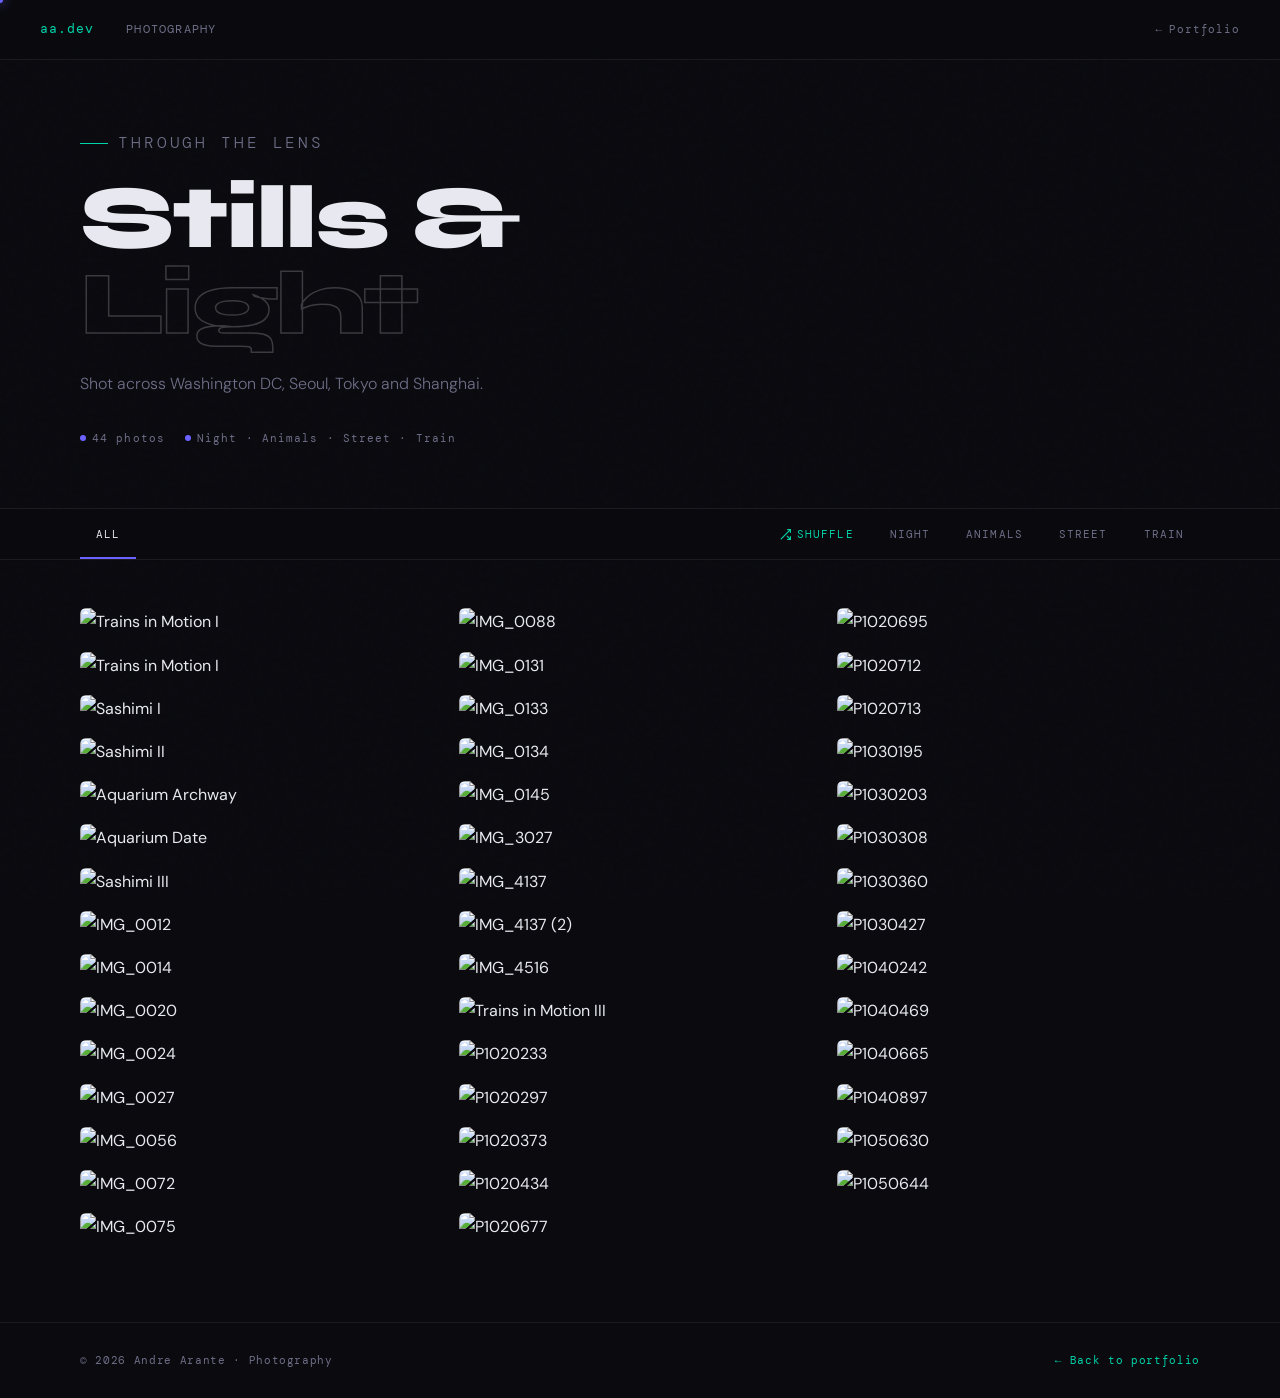
==== photography.html @ 735afda8 "WIP: simplify portfolio to match aileenliao03.github.io style Checkpoint of in-progress revamp: new " ====
<!DOCTYPE html>
<html lang="en">
<head>
<meta charset="UTF-8">
<meta name="viewport" content="width=device-width, initial-scale=1.0">
<title>Andre Arante — Photography</title>
<link rel="preconnect" href="https://fonts.googleapis.com">
<link rel="preconnect" href="https://fonts.gstatic.com" crossorigin>
<link href="https://fonts.googleapis.com/css2?family=DM+Mono:ital,wght@0,300;0,400;0,500;1,400&family=Syne:wght@400;600;700;800&family=DM+Sans:ital,wght@0,300;0,400;0,500;1,400&display=swap" rel="stylesheet">
<style>
  *, *::before, *::after { box-sizing: border-box; margin: 0; padding: 0; }

  :root {
    --bg: #0a0a0f;
    --bg2: #0e0e15;
    --card: #14141c;
    --border: rgba(255,255,255,0.07);
    --border-hover: rgba(255,255,255,0.14);
    --text: #e8e8f0;
    --muted: #6e6e88;
    --accent: #6c63ff;
    --accent2: #00d4aa;
    --mono: 'DM Mono', monospace;
    --display: 'Syne', sans-serif;
    --body: 'DM Sans', sans-serif;
  }

  html { scroll-behavior: smooth; }

  body {
    background: var(--bg);
    color: var(--text);
    font-family: var(--body);
    font-size: 16px;
    line-height: 1.7;
    overflow-x: hidden;
    min-height: 100vh;
  }

  body.lb-open { overflow: hidden; }

  body::before {
    content: '';
    position: fixed; inset: 0;
    background-image: url("data:image/svg+xml,%3Csvg viewBox='0 0 200 200' xmlns='http://www.w3.org/2000/svg'%3E%3Cfilter id='n'%3E%3CfeTurbulence type='fractalNoise' baseFrequency='0.9' numOctaves='4' stitchTiles='stitch'/%3E%3C/filter%3E%3Crect width='100%25' height='100%25' filter='url(%23n)' opacity='0.03'/%3E%3C/svg%3E");
    opacity: 0.4; pointer-events: none; z-index: 0;
  }

  /* NAV */
  nav {
    position: fixed; top: 0; left: 0; right: 0; z-index: 100;
    padding: 0 40px; height: 60px;
    display: flex; align-items: center; justify-content: space-between;
    background: rgba(10,10,15,0.9); backdrop-filter: blur(12px);
    border-bottom: 1px solid var(--border);
  }
  .nav-left { display: flex; align-items: center; gap: 32px; }
  .nav-logo { font-family: var(--mono); font-size: 13px; color: var(--accent2); letter-spacing: 0.08em; text-decoration: none; }
  .nav-back { font-family: var(--mono); font-size: 11px; color: var(--muted); letter-spacing: 0.08em; text-decoration: none; display: flex; align-items: center; gap: 6px; transition: color 0.2s; }
  .nav-back:hover { color: var(--text); }
  .nav-back::before { content: '←'; }
  .nav-title { font-family: var(--mono); font-size: 12px; color: var(--muted); letter-spacing: 0.1em; text-transform: uppercase; }

  /* HERO */
  .photo-hero {
    padding: 130px 80px 60px;
    position: relative; z-index: 1;
    border-bottom: 1px solid var(--border);
  }
  .hero-eyebrow {
    font-family: var(--mono); font-size: 11px; color: var(--accent2);
    letter-spacing: 0.18em; text-transform: uppercase; margin-bottom: 20px;
    display: flex; align-items: center; gap: 10px;
  }
  .hero-eyebrow::before { content: ''; width: 28px; height: 1px; background: var(--accent2); display: block; }
  .photo-hero h1 {
    font-family: var(--display); font-size: clamp(48px, 7vw, 96px);
    font-weight: 800; letter-spacing: -0.03em; line-height: 0.95;
    margin-bottom: 24px;
  }
  .photo-hero h1 span { color: transparent; -webkit-text-stroke: 1.5px rgba(255,255,255,0.2); }
  .photo-hero p {
    font-size: 16px; color: var(--muted); max-width: 480px; line-height: 1.65;
    font-weight: 300;
  }
  .photo-count {
    margin-top: 32px;
    font-family: var(--mono); font-size: 11px; color: var(--muted);
    letter-spacing: 0.1em; display: flex; align-items: center; gap: 20px;
  }
  .photo-count span { display: flex; align-items: center; gap: 6px; }
  .photo-count span::before { content: ''; width: 6px; height: 6px; border-radius: 50%; background: var(--accent); }

  /* FILTER BAR */
  .filter-bar {
    position: sticky; top: 60px; z-index: 50;
    background: rgba(10,10,15,0.92); backdrop-filter: blur(10px);
    border-bottom: 1px solid var(--border);
    padding: 0 80px;
    display: flex; align-items: center; gap: 4px;
    overflow-x: auto; scrollbar-width: none;
  }
  .filter-bar::-webkit-scrollbar { display: none; }

  .filter-btn {
    font-family: var(--mono); font-size: 11px; letter-spacing: 0.1em; text-transform: uppercase;
    padding: 18px 16px; border: none; background: transparent; color: var(--muted);
    cursor: pointer; transition: color 0.2s; white-space: nowrap; position: relative;
  }
  .filter-btn::after { content: ''; position: absolute; bottom: 0; left: 0; right: 0; height: 2px; background: var(--accent); transform: scaleX(0); transition: transform 0.2s; }
  .filter-btn:hover { color: var(--text); }
  .filter-btn.active { color: var(--text); }
  .filter-btn.active::after { transform: scaleX(1); }

  /* MASONRY GRID */
  .gallery-wrapper { padding: 48px 80px 80px; position: relative; z-index: 1; }

  .masonry {
    columns: 3;
    column-gap: 16px;
  }

  .photo-item {
    break-inside: avoid;
    margin-bottom: 16px;
    position: relative;
    border-radius: 6px;
    overflow: hidden;
    cursor: pointer;
    display: block;
    transition: transform 0.3s ease, opacity 0.22s ease;
  }

  .photo-item.hidden { display: none; }
  .photo-item.fade-out { opacity: 0; transform: translateY(10px); }

  .shuffle-btn { margin-left: auto; color: var(--accent2); }
  .shuffle-btn:hover { color: var(--text); }
  .shuffle-btn.spinning svg { animation: shuffle-spin 0.45s cubic-bezier(0.4,0,0.2,1); }
  @keyframes shuffle-spin { 0% { transform: rotate(0deg); } 100% { transform: rotate(180deg); } }

  .photo-item img {
    width: 100%; display: block;
    transition: transform 0.4s ease;
  }

  .photo-item:hover img { transform: scale(1.03); }

  .photo-overlay {
    position: absolute; inset: 0;
    background: linear-gradient(to top, rgba(0,0,0,0.75) 0%, transparent 50%);
    opacity: 0; transition: opacity 0.3s ease;
    display: flex; flex-direction: column; justify-content: flex-end;
    padding: 20px;
  }

  .photo-item:hover .photo-overlay { opacity: 1; }

  .photo-overlay-title {
    font-family: var(--display); font-size: 15px; font-weight: 700;
    color: #fff; line-height: 1.2; margin-bottom: 4px;
  }

  .photo-overlay-meta {
    font-family: var(--mono); font-size: 10px; color: rgba(255,255,255,0.6);
    letter-spacing: 0.08em; text-transform: uppercase;
    display: flex; align-items: center; gap: 8px;
  }

  .photo-overlay-meta span { display: flex; align-items: center; gap: 4px; }

  /* PLACEHOLDER TILES (before real photos are added) */
  .photo-placeholder {
    width: 100%;
    background: var(--card);
    border: 1px dashed var(--border-hover);
    border-radius: 6px;
    display: flex; flex-direction: column;
    align-items: center; justify-content: center;
    gap: 8px;
    color: var(--muted);
    cursor: pointer;
    transition: border-color 0.2s;
    text-align: center;
    padding: 20px;
  }

  .photo-placeholder:hover { border-color: var(--accent); }

  .photo-placeholder .ph-icon { font-size: 22px; opacity: 0.3; }
  .photo-placeholder p { font-family: var(--mono); font-size: 10px; letter-spacing: 0.08em; opacity: 0.35; line-height: 1.5; }
  .photo-placeholder .ph-label { font-family: var(--mono); font-size: 11px; color: var(--muted); opacity: 0.6; font-weight: 500; }

  /* empty state */
  .empty-state {
    display: none; text-align: center; padding: 80px 0;
    flex-direction: column; align-items: center; gap: 12px;
  }
  .empty-state.visible { display: flex; }
  .empty-state p { font-family: var(--mono); font-size: 12px; color: var(--muted); letter-spacing: 0.08em; }

  /* LIGHTBOX */
  .lightbox {
    position: fixed; inset: 0; z-index: 300;
    background: rgba(0,0,0,0.96);
    display: flex; align-items: center; justify-content: center;
    opacity: 0; pointer-events: none;
    transition: opacity 0.3s ease;
    backdrop-filter: blur(8px);
  }
  .lightbox.active { opacity: 1; pointer-events: all; }

  .lb-img-wrap {
    position: relative;
    max-width: min(90vw, 1100px);
    max-height: 85vh;
    display: flex; align-items: center; justify-content: center;
  }

  .lb-img-wrap img {
    max-width: 100%; max-height: 85vh;
    object-fit: contain; border-radius: 4px;
    user-select: none;
    transition: opacity 0.2s ease;
  }

  .lb-img-wrap img.fading { opacity: 0; }

  /* Close */
  .lb-close {
    position: fixed; top: 24px; right: 28px;
    width: 40px; height: 40px; border-radius: 50%;
    border: 1px solid rgba(255,255,255,0.15);
    background: rgba(0,0,0,0.5);
    color: rgba(255,255,255,0.7); font-size: 18px;
    cursor: pointer; display: flex; align-items: center; justify-content: center;
    transition: all 0.2s; z-index: 301;
  }
  .lb-close:hover { border-color: rgba(255,255,255,0.4); color: #fff; }

  /* Prev / Next */
  .lb-nav {
    position: fixed; top: 50%; transform: translateY(-50%);
    width: 48px; height: 48px; border-radius: 50%;
    border: 1px solid rgba(255,255,255,0.12);
    background: rgba(0,0,0,0.5);
    color: rgba(255,255,255,0.7); font-size: 20px;
    cursor: pointer; display: flex; align-items: center; justify-content: center;
    transition: all 0.2s; z-index: 301;
    user-select: none;
  }
  .lb-nav:hover { border-color: rgba(255,255,255,0.35); color: #fff; background: rgba(0,0,0,0.75); }
  .lb-prev { left: 20px; }
  .lb-next { right: 20px; }
  .lb-nav:disabled { opacity: 0.2; cursor: default; pointer-events: none; }

  /* Caption */
  .lb-caption {
    position: fixed; bottom: 0; left: 0; right: 0;
    padding: 20px 40px 28px;
    background: linear-gradient(to top, rgba(0,0,0,0.85), transparent);
    display: flex; align-items: flex-end; justify-content: space-between;
    z-index: 301;
  }
  .lb-caption-left { display: flex; flex-direction: column; gap: 4px; }
  .lb-caption-title { font-family: var(--display); font-size: 18px; font-weight: 700; color: #fff; }
  .lb-caption-meta { font-family: var(--mono); font-size: 11px; color: rgba(255,255,255,0.5); letter-spacing: 0.08em; text-transform: uppercase; }
  .lb-counter { font-family: var(--mono); font-size: 11px; color: rgba(255,255,255,0.4); letter-spacing: 0.1em; }

  /* FOOTER */
  .photo-footer {
    padding: 28px 80px; border-top: 1px solid var(--border);
    display: flex; justify-content: space-between; align-items: center;
    position: relative; z-index: 1;
  }
  .photo-footer span { font-family: var(--mono); font-size: 11px; color: var(--muted); letter-spacing: 0.06em; }
  .photo-footer a { color: var(--accent2); text-decoration: none; }
  .photo-footer a:hover { color: var(--text); }

  /* RESPONSIVE */
  @media (max-width: 1100px) { .masonry { columns: 2; } }
  @media (max-width: 900px) {
    nav, .filter-bar, .gallery-wrapper, .photo-footer { padding-left: 24px; padding-right: 24px; }
    .photo-hero { padding: 120px 24px 50px; }
    .lb-prev { left: 8px; } .lb-next { right: 8px; }
  }
  @media (max-width: 600px) {
    .masonry { columns: 1; }
    .lb-caption { padding: 16px 20px 20px; }
    .lb-caption-title { font-size: 15px; }
  }

  /* cursor dot */
  * { cursor: none !important; }
  .cursor-dot {
    width: 6px; height: 6px; background: var(--accent); border-radius: 50%;
    position: fixed; top: 0; left: 0; pointer-events: none; z-index: 9999;
    transform: translate(-50%, -50%); box-shadow: 0 0 12px var(--accent);
  }
</style>
<link rel="stylesheet" href="assets/theme.css">
<script src="assets/theme.js"></script>
</head>
<body>

<div class="cursor-dot" id="cursor"></div>

<nav>
  <div class="nav-left">
    <a class="nav-logo" href="index.html">aa.dev</a>
    <span class="nav-title">Photography</span>
  </div>
  <a class="nav-back" href="portfolio.html">Portfolio</a>
</nav>

<div class="photo-hero">
  <p class="hero-eyebrow">Through the lens</p>
  <h1>Stills &amp;<br><span>Light</span></h1>
  <p>Shot across Washington DC, Seoul, Tokyo and Shanghai.</p>
  <div class="photo-count">
    <span id="total-count">0 photos</span>
    <span id="category-list"></span>
  </div>
</div>

<!-- FILTER BAR -->
<div class="filter-bar" id="filter-bar">
  <button class="filter-btn active" data-filter="all" onclick="filterGallery('all', this)">All</button>
  <!-- Category buttons are injected by JS based on PHOTOS data -->
  <button class="filter-btn shuffle-btn" id="shuffle-btn" onclick="shuffleGallery()">
    <svg id="shuffle-icon" width="13" height="13" viewBox="0 0 24 24" fill="none" stroke="currentColor" stroke-width="2.2" stroke-linecap="round" stroke-linejoin="round" style="display:inline-block;vertical-align:middle;margin-right:5px"><polyline points="16 3 21 3 21 8"/><line x1="4" y1="20" x2="21" y2="3"/><polyline points="21 16 21 21 16 21"/><line x1="15" y1="15" x2="21" y2="21"/></svg>Shuffle
  </button>
</div>

<!-- GALLERY -->
<div class="gallery-wrapper">
  <div class="masonry" id="masonry"></div>
  <div class="empty-state" id="empty-state">
    <span style="font-size:32px;opacity:0.2">◻</span>
    <p>No photos in this category yet.</p>
  </div>
</div>

<div class="photo-footer">
  <span>© 2026 Andre Arante · Photography</span>
  <span><a href="index.html">← Back to portfolio</a></span>
</div>

<!-- LIGHTBOX -->
<div class="lightbox" id="lightbox" onclick="lbClickOutside(event)">
  <button class="lb-close" onclick="closeLightbox()">✕</button>
  <button class="lb-nav lb-prev" id="lb-prev" onclick="lbNav(-1)">‹</button>
  <button class="lb-nav lb-next" id="lb-next" onclick="lbNav(1)">›</button>
  <div class="lb-img-wrap">
    <img id="lb-img" src="" alt="">
  </div>
  <div class="lb-caption">
    <div class="lb-caption-left">
      <span class="lb-caption-title" id="lb-title"></span>
      <span class="lb-caption-meta" id="lb-meta"></span>
    </div>
    <span class="lb-counter" id="lb-counter"></span>
  </div>
</div>

<script>
/* ═══════════════════════════════════════════════
   PHOTO DATA
   ═══════════════════════════════════════════════
   HOW TO ADD YOUR OWN PHOTOS:
   Replace the placeholder entries below with real ones.
   Each photo object:
   {
     src:      "photos/my-shot.jpg",   ← path to your image file
     thumb:    "photos/my-shot.jpg",   ← can be same as src, or a smaller thumbnail
     title:    "Golden Hour",          ← shown on hover + lightbox caption
     location: "Washington, DC",       ← shown in lightbox caption
     category: "Street",               ← must match one of the filter buttons
     aspect:   "tall"                  ← "tall" | "wide" | "square" — controls masonry height
   }
   ═══════════════════════════════════════════════ */

const PHOTOS = [
  { src: 'photography/DSC09709 2.JPG',  title: 'Trains in Motion I',  location: 'Tokyo Tower', category: 'Night' },
  { src: 'photography/DSC09710 2.JPG',  title: 'Trains in Motion I',  location: 'Tokyo Tower', category: 'Night' },
  { src: 'photography/DSC09849 2.JPG',  title: 'Sashimi I',  location: 'Ginza, Tokyo', category: 'Animals' },
  { src: 'photography/DSC09852 2.JPG',  title: 'Sashimi II',  location: 'Ginza, Tokyo', category: 'Animals' },
  { src: 'photography/DSC09869 2.JPG',  title: 'Aquarium Archway',  location: 'Ginza, Tokyo', category: 'Street' },
  { src: 'photography/DSC09895 2.JPG',  title: 'Aquarium Date',  location: 'Ginza, Tokyo', category: 'Street' },
  { src: 'photography/DSC09909 2.JPG',  title: 'Sashimi III',  location: 'Ginza, Tokyo', category: 'Animals' },
  { src: 'photography/IMG_0012 2.JPG',  title: 'IMG_0012',  location: 'Washington, DC', category: 'Street' },
  { src: 'photography/IMG_0014 2.JPG',  title: 'IMG_0014',  location: 'Washington, DC', category: 'Street' },
  { src: 'photography/IMG_0020 2.JPG',  title: 'IMG_0020',  location: 'Washington, DC', category: 'Street' },
  { src: 'photography/IMG_0024 2.JPG',  title: 'IMG_0024',  location: 'Washington, DC', category: 'Street' },
  { src: 'photography/IMG_0027 2.JPG',  title: 'IMG_0027',  location: 'Washington, DC', category: 'Street' },
  { src: 'photography/IMG_0056 2.JPG',  title: 'IMG_0056',  location: 'Washington, DC', category: 'Street' },
  { src: 'photography/IMG_0072 2.JPG',  title: 'IMG_0072',  location: 'Washington, DC', category: 'Street' },
  { src: 'photography/IMG_0075 2.JPG',  title: 'IMG_0075',  location: 'Washington, DC', category: 'Street' },
  { src: 'photography/IMG_0088 2.JPG',  title: 'IMG_0088',  location: 'Washington, DC', category: 'Street' },
  { src: 'photography/IMG_0131 2.JPG',  title: 'IMG_0131',  location: 'Washington, DC', category: 'Street' },
  { src: 'photography/IMG_0133 2.JPG',  title: 'IMG_0133',  location: 'Washington, DC', category: 'Street' },
  { src: 'photography/IMG_0134 2.JPG',  title: 'IMG_0134',  location: 'Washington, DC', category: 'Street' },
  { src: 'photography/IMG_0145 2.JPG',  title: 'IMG_0145',  location: 'Washington, DC', category: 'Street' },
  { src: 'photography/IMG_3027 2.jpg',  title: 'IMG_3027',  location: 'Washington, DC', category: 'Street' },
  { src: 'photography/IMG_4137 3.jpg',  title: 'IMG_4137',  location: 'Washington, DC', category: 'Street' },
  { src: 'photography/IMG_4137 4.jpg',  title: 'IMG_4137 (2)', location: 'Washington, DC', category: 'Street' },
  { src: 'photography/IMG_4516 2.JPG',  title: 'IMG_4516',  location: 'Washington, DC', category: 'Street' },
  { src: 'photography/Image 2.jpg',     title: 'Trains in Motion III',     location: 'Tokyo', category: 'Train' },
  { src: 'photography/P1020233 2.JPG',  title: 'P1020233',  location: 'Washington, DC', category: 'Street' },
  { src: 'photography/P1020297 2.JPG',  title: 'P1020297',  location: 'Washington, DC', category: 'Street' },
  { src: 'photography/P1020373 2.JPG',  title: 'P1020373',  location: 'Washington, DC', category: 'Street' },
  { src: 'photography/P1020434 2.JPG',  title: 'P1020434',  location: 'Washington, DC', category: 'Street' },
  { src: 'photography/P1020677 2.JPG',  title: 'P1020677',  location: 'Washington, DC', category: 'Street' },
  { src: 'photography/P1020695 2.JPG',  title: 'P1020695',  location: 'Washington, DC', category: 'Street' },
  { src: 'photography/P1020712 2.JPG',  title: 'P1020712',  location: 'Washington, DC', category: 'Street' },
  { src: 'photography/P1020713 2.JPG',  title: 'P1020713',  location: 'Washington, DC', category: 'Street' },
  { src: 'photography/P1030195 2.JPG',  title: 'P1030195',  location: 'Washington, DC', category: 'Street' },
  { src: 'photography/P1030203 2.JPG',  title: 'P1030203',  location: 'Washington, DC', category: 'Street' },
  { src: 'photography/P1030308 2.JPG',  title: 'P1030308',  location: 'Washington, DC', category: 'Street' },
  { src: 'photography/P1030360 2.JPG',  title: 'P1030360',  location: 'Washington, DC', category: 'Street' },
  { src: 'photography/P1030427 2.JPG',  title: 'P1030427',  location: 'Washington, DC', category: 'Street' },
  { src: 'photography/P1040242 2.JPG',  title: 'P1040242',  location: 'Washington, DC', category: 'Street' },
  { src: 'photography/P1040469 2.JPG',  title: 'P1040469',  location: 'Washington, DC', category: 'Street' },
  { src: 'photography/P1040665 2.JPG',  title: 'P1040665',  location: 'Washington, DC', category: 'Street' },
  { src: 'photography/P1040897 2.JPG',  title: 'P1040897',  location: 'Washington, DC', category: 'Street' },
  { src: 'photography/P1050630 2.JPG',  title: 'P1050630',  location: 'Washington, DC', category: 'Street' },
  { src: 'photography/P1050644 2.JPG',  title: 'P1050644',  location: 'Washington, DC', category: 'Street' },
];

/* Aspect ratio → pixel heights for placeholders */
const ASPECT_H = { tall: 360, square: 240, wide: 180 };

/* ── Build category list from data ── */
const categories = ['all', ...new Set(PHOTOS.map(p => p.category))];

/* Inject filter buttons */
const filterBar = document.getElementById('filter-bar');
categories.slice(1).forEach(cat => {
  const btn = document.createElement('button');
  btn.className = 'filter-btn';
  btn.dataset.filter = cat;
  btn.textContent = cat;
  btn.onclick = () => filterGallery(cat, btn);
  filterBar.appendChild(btn);
});

/* Update photo count and category list */
document.getElementById('total-count').textContent = PHOTOS.length + ' photos';
const realPhotos = PHOTOS.filter(p => !p.placeholder);
if (realPhotos.length > 0) {
  document.getElementById('category-list').textContent = categories.slice(1).join(' · ');
}

/* ── Build masonry grid ── */
const masonry = document.getElementById('masonry');
let currentFilter = 'all';

PHOTOS.forEach((photo, i) => {
  const item = document.createElement('div');
  item.className = 'photo-item';
  item.dataset.category = photo.category;
  item.dataset.index = i;
  item.onclick = () => openLightbox(i);

  if (photo.placeholder) {
    const h = ASPECT_H[photo.aspect] || 240;
    item.innerHTML = `
      <div class="photo-placeholder" style="height:${h}px">
        <span class="ph-icon">◻</span>
        <span class="ph-label">${photo.title}</span>
        <p>${photo.category} · ${photo.aspect}<br><span style="opacity:.35">Replace src in PHOTOS array</span></p>
      </div>`;
  } else {
    item.innerHTML = `
      <img src="${photo.src}" alt="${photo.title}" loading="lazy">
      <div class="photo-overlay">
        <div class="photo-overlay-title">${photo.title}</div>
        <div class="photo-overlay-meta">
          <span>${photo.category}</span>
          ${photo.location ? `<span>${photo.location}</span>` : ''}
        </div>
      </div>`;
  }

  masonry.appendChild(item);
});

/* ── Filter ── */
function filterGallery(cat, btn) {
  currentFilter = cat;
  document.querySelectorAll('.filter-btn').forEach(b => b.classList.remove('active'));
  if (btn) btn.classList.add('active');

  const items = document.querySelectorAll('.photo-item');
  let visible = 0;
  items.forEach(item => {
    const match = cat === 'all' || item.dataset.category === cat;
    item.classList.toggle('hidden', !match);
    if (match) visible++;
  });

  document.getElementById('empty-state').classList.toggle('visible', visible === 0);
}

/* ── Lightbox ── */
let lbIndex = 0;
let lbFiltered = [];

function getFilteredPhotos() {
  return currentFilter === 'all'
    ? PHOTOS
    : PHOTOS.filter(p => p.category === currentFilter);
}

function openLightbox(globalIdx) {
  lbFiltered = getFilteredPhotos();
  const photo = PHOTOS[globalIdx];
  lbIndex = lbFiltered.indexOf(photo);
  if (lbIndex === -1) { lbFiltered = PHOTOS; lbIndex = globalIdx; }
  renderLightbox();
  document.getElementById('lightbox').classList.add('active');
  document.body.classList.add('lb-open');
}

function renderLightbox() {
  const photo = lbFiltered[lbIndex];
  const img = document.getElementById('lb-img');

  img.classList.add('fading');
  setTimeout(() => {
    img.src = photo.placeholder ? '' : photo.src;
    img.alt = photo.title;
    img.classList.remove('fading');
    if (photo.placeholder) {
      img.style.display = 'none';
      document.getElementById('lightbox').querySelector('.lb-img-wrap').innerHTML =
        `<div style="width:420px;max-width:90vw;height:300px;background:#14141c;border:1px dashed rgba(255,255,255,0.12);border-radius:8px;display:flex;flex-direction:column;align-items:center;justify-content:center;gap:12px;color:rgba(255,255,255,0.3)">
          <span style="font-size:36px;opacity:0.25">◻</span>
          <span style="font-family:'DM Mono',monospace;font-size:12px;letter-spacing:.08em">${photo.title}</span>
          <span style="font-family:'DM Mono',monospace;font-size:10px;opacity:.4">Add your photo to the PHOTOS array</span>
        </div>`;
    }
  }, 120);

  document.getElementById('lb-title').textContent = photo.title;
  document.getElementById('lb-meta').textContent = [photo.category, photo.location].filter(Boolean).join(' · ');
  document.getElementById('lb-counter').textContent = `${lbIndex + 1} / ${lbFiltered.length}`;
  document.getElementById('lb-prev').disabled = lbIndex === 0;
  document.getElementById('lb-next').disabled = lbIndex === lbFiltered.length - 1;
}

function lbNav(dir) {
  const next = lbIndex + dir;
  if (next < 0 || next >= lbFiltered.length) return;
  lbIndex = next;
  // Re-render img wrap if it was replaced with a placeholder div
  const wrap = document.getElementById('lightbox').querySelector('.lb-img-wrap');
  if (!wrap.querySelector('img')) {
    wrap.innerHTML = `<img id="lb-img" src="" alt="">`;
  }
  renderLightbox();
}

function closeLightbox() {
  document.getElementById('lightbox').classList.remove('active');
  document.body.classList.remove('lb-open');
}

function lbClickOutside(e) {
  if (e.target === document.getElementById('lightbox')) closeLightbox();
}

document.addEventListener('keydown', e => {
  const lb = document.getElementById('lightbox');
  if (!lb.classList.contains('active')) return;
  if (e.key === 'Escape') closeLightbox();
  if (e.key === 'ArrowLeft') lbNav(-1);
  if (e.key === 'ArrowRight') lbNav(1);
});

/* ── Shuffle ── */
function shuffleGallery() {
  const btn = document.getElementById('shuffle-btn');
  const icon = document.getElementById('shuffle-icon');
  const masonry = document.getElementById('masonry');
  const items = Array.from(masonry.querySelectorAll('.photo-item'));

  // Animate icon
  icon.classList.remove('spinning');
  void icon.offsetWidth; // reflow to restart animation
  icon.classList.add('spinning');
  setTimeout(() => icon.classList.remove('spinning'), 450);

  // Fade out visible items
  const visible = items.filter(el => !el.classList.contains('hidden'));
  visible.forEach(el => el.classList.add('fade-out'));

  setTimeout(() => {
    // Fisher-Yates shuffle of all items in DOM
    for (let i = items.length - 1; i > 0; i--) {
      const j = Math.floor(Math.random() * (i + 1));
      masonry.insertBefore(items[j], items[i]);
      [items[i], items[j]] = [items[j], items[i]];
    }

    // Staggered fade-in
    const nowVisible = Array.from(masonry.querySelectorAll('.photo-item')).filter(el => !el.classList.contains('hidden'));
    nowVisible.forEach((el, idx) => {
      el.style.transitionDelay = `${idx * 16}ms`;
      el.classList.remove('fade-out');
    });

    // Clear delays after animation completes
    const clearDelay = nowVisible.length * 16 + 300;
    setTimeout(() => nowVisible.forEach(el => { el.style.transitionDelay = ''; }), clearDelay);
  }, 230);
}

/* cursor */
const cursor = document.getElementById('cursor');
document.addEventListener('mousemove', e => {
  cursor.style.left = e.clientX + 'px';
  cursor.style.top = e.clientY + 'px';
});
</script>
</body>
</html>
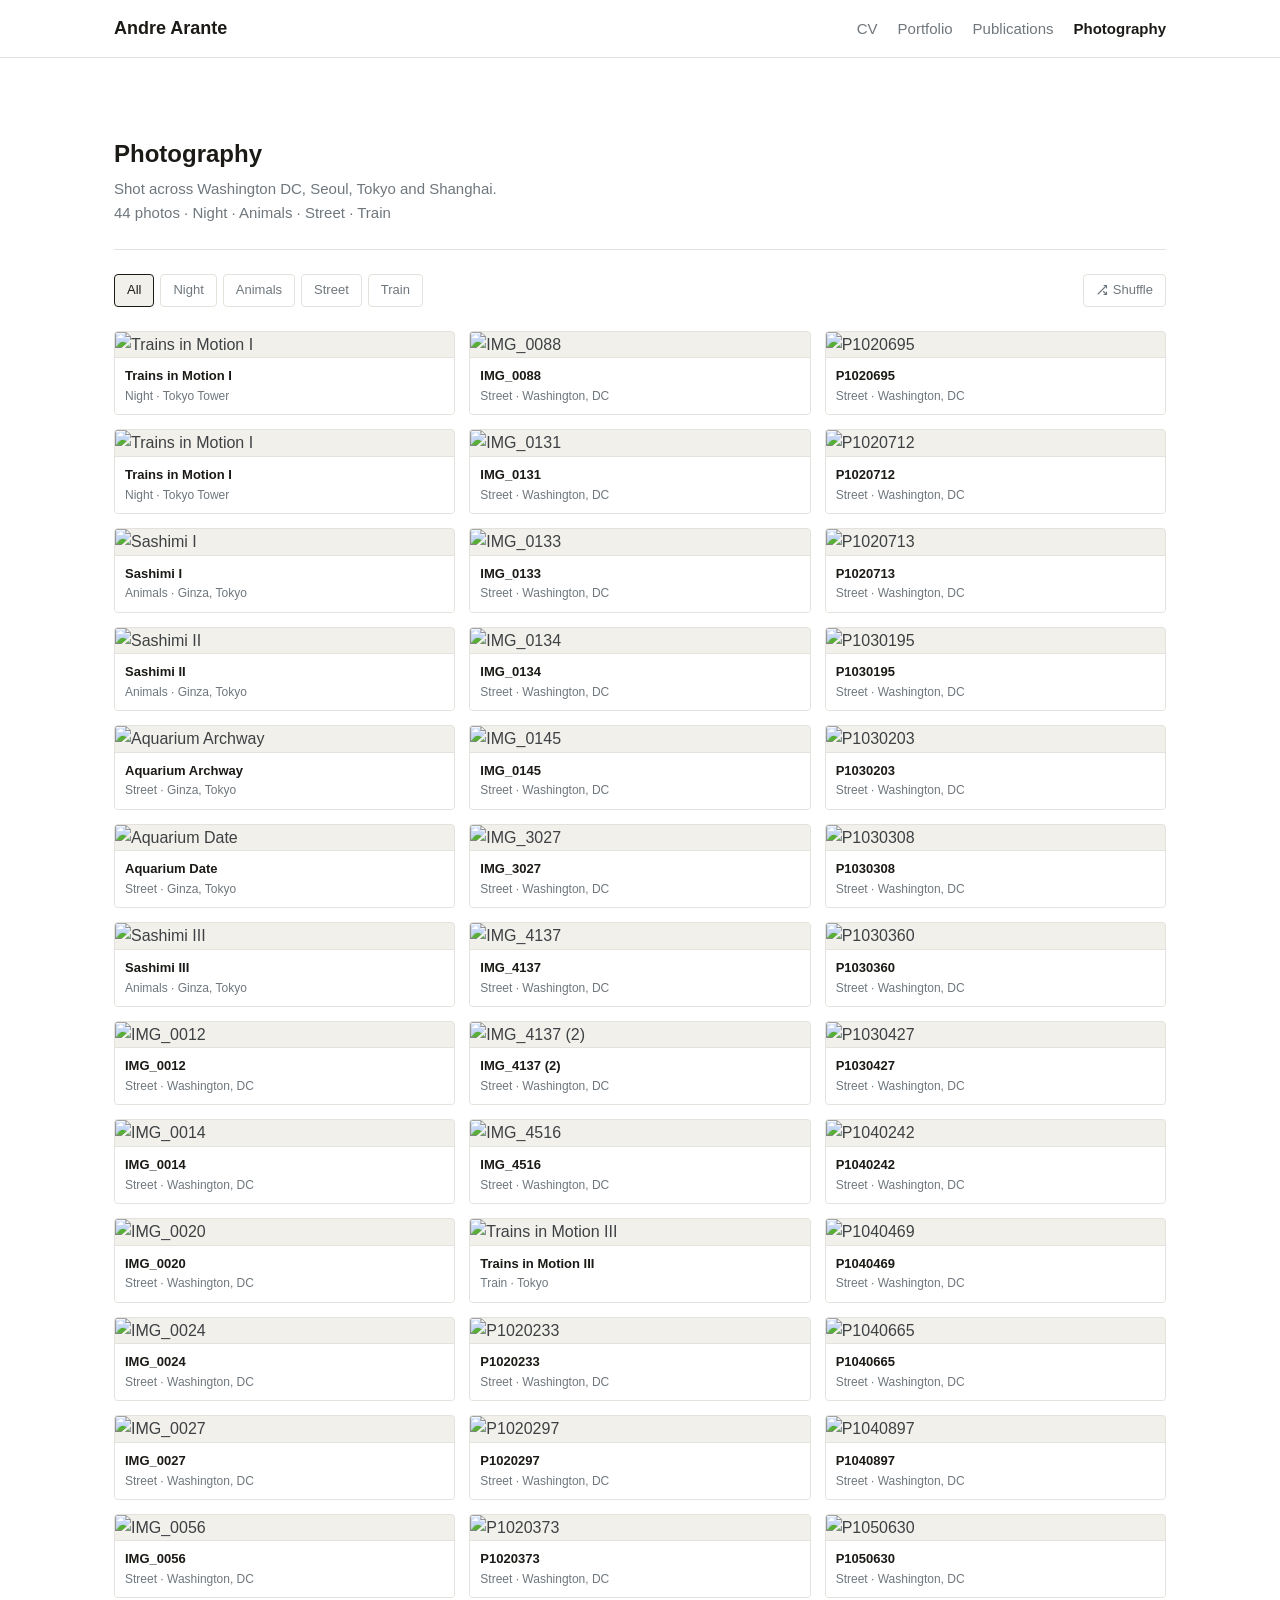
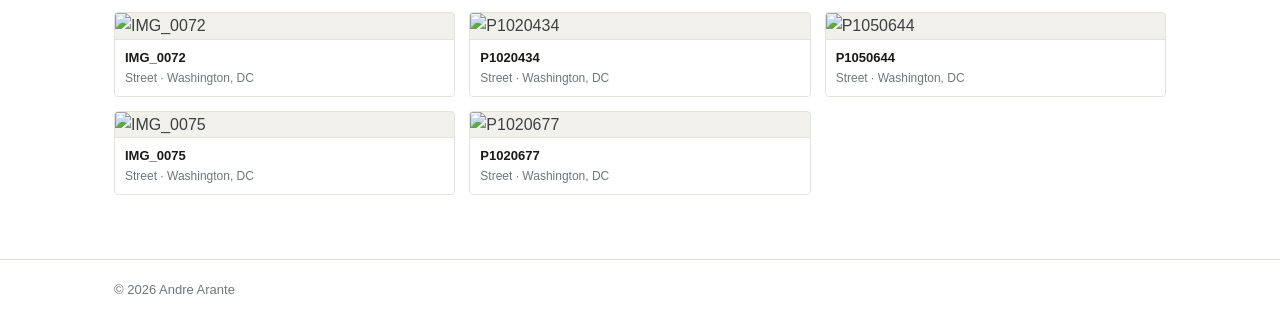
==== commit def6711d: "Restyle project detail pages and photography to match the new minimal theme Both previously still us" ====
--- a/photography.html
+++ b/photography.html
@@ -3,348 +3,49 @@
 <head>
 <meta charset="UTF-8">
 <meta name="viewport" content="width=device-width, initial-scale=1.0">
-<title>Andre Arante — Photography</title>
-<link rel="preconnect" href="https://fonts.googleapis.com">
-<link rel="preconnect" href="https://fonts.gstatic.com" crossorigin>
-<link href="https://fonts.googleapis.com/css2?family=DM+Mono:ital,wght@0,300;0,400;0,500;1,400&family=Syne:wght@400;600;700;800&family=DM+Sans:ital,wght@0,300;0,400;0,500;1,400&display=swap" rel="stylesheet">
-<style>
-  *, *::before, *::after { box-sizing: border-box; margin: 0; padding: 0; }
-
-  :root {
-    --bg: #0a0a0f;
-    --bg2: #0e0e15;
-    --card: #14141c;
-    --border: rgba(255,255,255,0.07);
-    --border-hover: rgba(255,255,255,0.14);
-    --text: #e8e8f0;
-    --muted: #6e6e88;
-    --accent: #6c63ff;
-    --accent2: #00d4aa;
-    --mono: 'DM Mono', monospace;
-    --display: 'Syne', sans-serif;
-    --body: 'DM Sans', sans-serif;
-  }
-
-  html { scroll-behavior: smooth; }
-
-  body {
-    background: var(--bg);
-    color: var(--text);
-    font-family: var(--body);
-    font-size: 16px;
-    line-height: 1.7;
-    overflow-x: hidden;
-    min-height: 100vh;
-  }
-
-  body.lb-open { overflow: hidden; }
-
-  body::before {
-    content: '';
-    position: fixed; inset: 0;
-    background-image: url("data:image/svg+xml,%3Csvg viewBox='0 0 200 200' xmlns='http://www.w3.org/2000/svg'%3E%3Cfilter id='n'%3E%3CfeTurbulence type='fractalNoise' baseFrequency='0.9' numOctaves='4' stitchTiles='stitch'/%3E%3C/filter%3E%3Crect width='100%25' height='100%25' filter='url(%23n)' opacity='0.03'/%3E%3C/svg%3E");
-    opacity: 0.4; pointer-events: none; z-index: 0;
-  }
-
-  /* NAV */
-  nav {
-    position: fixed; top: 0; left: 0; right: 0; z-index: 100;
-    padding: 0 40px; height: 60px;
-    display: flex; align-items: center; justify-content: space-between;
-    background: rgba(10,10,15,0.9); backdrop-filter: blur(12px);
-    border-bottom: 1px solid var(--border);
-  }
-  .nav-left { display: flex; align-items: center; gap: 32px; }
-  .nav-logo { font-family: var(--mono); font-size: 13px; color: var(--accent2); letter-spacing: 0.08em; text-decoration: none; }
-  .nav-back { font-family: var(--mono); font-size: 11px; color: var(--muted); letter-spacing: 0.08em; text-decoration: none; display: flex; align-items: center; gap: 6px; transition: color 0.2s; }
-  .nav-back:hover { color: var(--text); }
-  .nav-back::before { content: '←'; }
-  .nav-title { font-family: var(--mono); font-size: 12px; color: var(--muted); letter-spacing: 0.1em; text-transform: uppercase; }
-
-  /* HERO */
-  .photo-hero {
-    padding: 130px 80px 60px;
-    position: relative; z-index: 1;
-    border-bottom: 1px solid var(--border);
-  }
-  .hero-eyebrow {
-    font-family: var(--mono); font-size: 11px; color: var(--accent2);
-    letter-spacing: 0.18em; text-transform: uppercase; margin-bottom: 20px;
-    display: flex; align-items: center; gap: 10px;
-  }
-  .hero-eyebrow::before { content: ''; width: 28px; height: 1px; background: var(--accent2); display: block; }
-  .photo-hero h1 {
-    font-family: var(--display); font-size: clamp(48px, 7vw, 96px);
-    font-weight: 800; letter-spacing: -0.03em; line-height: 0.95;
-    margin-bottom: 24px;
-  }
-  .photo-hero h1 span { color: transparent; -webkit-text-stroke: 1.5px rgba(255,255,255,0.2); }
-  .photo-hero p {
-    font-size: 16px; color: var(--muted); max-width: 480px; line-height: 1.65;
-    font-weight: 300;
-  }
-  .photo-count {
-    margin-top: 32px;
-    font-family: var(--mono); font-size: 11px; color: var(--muted);
-    letter-spacing: 0.1em; display: flex; align-items: center; gap: 20px;
-  }
-  .photo-count span { display: flex; align-items: center; gap: 6px; }
-  .photo-count span::before { content: ''; width: 6px; height: 6px; border-radius: 50%; background: var(--accent); }
-
-  /* FILTER BAR */
-  .filter-bar {
-    position: sticky; top: 60px; z-index: 50;
-    background: rgba(10,10,15,0.92); backdrop-filter: blur(10px);
-    border-bottom: 1px solid var(--border);
-    padding: 0 80px;
-    display: flex; align-items: center; gap: 4px;
-    overflow-x: auto; scrollbar-width: none;
-  }
-  .filter-bar::-webkit-scrollbar { display: none; }
-
-  .filter-btn {
-    font-family: var(--mono); font-size: 11px; letter-spacing: 0.1em; text-transform: uppercase;
-    padding: 18px 16px; border: none; background: transparent; color: var(--muted);
-    cursor: pointer; transition: color 0.2s; white-space: nowrap; position: relative;
-  }
-  .filter-btn::after { content: ''; position: absolute; bottom: 0; left: 0; right: 0; height: 2px; background: var(--accent); transform: scaleX(0); transition: transform 0.2s; }
-  .filter-btn:hover { color: var(--text); }
-  .filter-btn.active { color: var(--text); }
-  .filter-btn.active::after { transform: scaleX(1); }
-
-  /* MASONRY GRID */
-  .gallery-wrapper { padding: 48px 80px 80px; position: relative; z-index: 1; }
-
-  .masonry {
-    columns: 3;
-    column-gap: 16px;
-  }
-
-  .photo-item {
-    break-inside: avoid;
-    margin-bottom: 16px;
-    position: relative;
-    border-radius: 6px;
-    overflow: hidden;
-    cursor: pointer;
-    display: block;
-    transition: transform 0.3s ease, opacity 0.22s ease;
-  }
-
-  .photo-item.hidden { display: none; }
-  .photo-item.fade-out { opacity: 0; transform: translateY(10px); }
-
-  .shuffle-btn { margin-left: auto; color: var(--accent2); }
-  .shuffle-btn:hover { color: var(--text); }
-  .shuffle-btn.spinning svg { animation: shuffle-spin 0.45s cubic-bezier(0.4,0,0.2,1); }
-  @keyframes shuffle-spin { 0% { transform: rotate(0deg); } 100% { transform: rotate(180deg); } }
-
-  .photo-item img {
-    width: 100%; display: block;
-    transition: transform 0.4s ease;
-  }
-
-  .photo-item:hover img { transform: scale(1.03); }
-
-  .photo-overlay {
-    position: absolute; inset: 0;
-    background: linear-gradient(to top, rgba(0,0,0,0.75) 0%, transparent 50%);
-    opacity: 0; transition: opacity 0.3s ease;
-    display: flex; flex-direction: column; justify-content: flex-end;
-    padding: 20px;
-  }
-
-  .photo-item:hover .photo-overlay { opacity: 1; }
-
-  .photo-overlay-title {
-    font-family: var(--display); font-size: 15px; font-weight: 700;
-    color: #fff; line-height: 1.2; margin-bottom: 4px;
-  }
-
-  .photo-overlay-meta {
-    font-family: var(--mono); font-size: 10px; color: rgba(255,255,255,0.6);
-    letter-spacing: 0.08em; text-transform: uppercase;
-    display: flex; align-items: center; gap: 8px;
-  }
-
-  .photo-overlay-meta span { display: flex; align-items: center; gap: 4px; }
-
-  /* PLACEHOLDER TILES (before real photos are added) */
-  .photo-placeholder {
-    width: 100%;
-    background: var(--card);
-    border: 1px dashed var(--border-hover);
-    border-radius: 6px;
-    display: flex; flex-direction: column;
-    align-items: center; justify-content: center;
-    gap: 8px;
-    color: var(--muted);
-    cursor: pointer;
-    transition: border-color 0.2s;
-    text-align: center;
-    padding: 20px;
-  }
-
-  .photo-placeholder:hover { border-color: var(--accent); }
-
-  .photo-placeholder .ph-icon { font-size: 22px; opacity: 0.3; }
-  .photo-placeholder p { font-family: var(--mono); font-size: 10px; letter-spacing: 0.08em; opacity: 0.35; line-height: 1.5; }
-  .photo-placeholder .ph-label { font-family: var(--mono); font-size: 11px; color: var(--muted); opacity: 0.6; font-weight: 500; }
-
-  /* empty state */
-  .empty-state {
-    display: none; text-align: center; padding: 80px 0;
-    flex-direction: column; align-items: center; gap: 12px;
-  }
-  .empty-state.visible { display: flex; }
-  .empty-state p { font-family: var(--mono); font-size: 12px; color: var(--muted); letter-spacing: 0.08em; }
-
-  /* LIGHTBOX */
-  .lightbox {
-    position: fixed; inset: 0; z-index: 300;
-    background: rgba(0,0,0,0.96);
-    display: flex; align-items: center; justify-content: center;
-    opacity: 0; pointer-events: none;
-    transition: opacity 0.3s ease;
-    backdrop-filter: blur(8px);
-  }
-  .lightbox.active { opacity: 1; pointer-events: all; }
-
-  .lb-img-wrap {
-    position: relative;
-    max-width: min(90vw, 1100px);
-    max-height: 85vh;
-    display: flex; align-items: center; justify-content: center;
-  }
-
-  .lb-img-wrap img {
-    max-width: 100%; max-height: 85vh;
-    object-fit: contain; border-radius: 4px;
-    user-select: none;
-    transition: opacity 0.2s ease;
-  }
-
-  .lb-img-wrap img.fading { opacity: 0; }
-
-  /* Close */
-  .lb-close {
-    position: fixed; top: 24px; right: 28px;
-    width: 40px; height: 40px; border-radius: 50%;
-    border: 1px solid rgba(255,255,255,0.15);
-    background: rgba(0,0,0,0.5);
-    color: rgba(255,255,255,0.7); font-size: 18px;
-    cursor: pointer; display: flex; align-items: center; justify-content: center;
-    transition: all 0.2s; z-index: 301;
-  }
-  .lb-close:hover { border-color: rgba(255,255,255,0.4); color: #fff; }
-
-  /* Prev / Next */
-  .lb-nav {
-    position: fixed; top: 50%; transform: translateY(-50%);
-    width: 48px; height: 48px; border-radius: 50%;
-    border: 1px solid rgba(255,255,255,0.12);
-    background: rgba(0,0,0,0.5);
-    color: rgba(255,255,255,0.7); font-size: 20px;
-    cursor: pointer; display: flex; align-items: center; justify-content: center;
-    transition: all 0.2s; z-index: 301;
-    user-select: none;
-  }
-  .lb-nav:hover { border-color: rgba(255,255,255,0.35); color: #fff; background: rgba(0,0,0,0.75); }
-  .lb-prev { left: 20px; }
-  .lb-next { right: 20px; }
-  .lb-nav:disabled { opacity: 0.2; cursor: default; pointer-events: none; }
-
-  /* Caption */
-  .lb-caption {
-    position: fixed; bottom: 0; left: 0; right: 0;
-    padding: 20px 40px 28px;
-    background: linear-gradient(to top, rgba(0,0,0,0.85), transparent);
-    display: flex; align-items: flex-end; justify-content: space-between;
-    z-index: 301;
-  }
-  .lb-caption-left { display: flex; flex-direction: column; gap: 4px; }
-  .lb-caption-title { font-family: var(--display); font-size: 18px; font-weight: 700; color: #fff; }
-  .lb-caption-meta { font-family: var(--mono); font-size: 11px; color: rgba(255,255,255,0.5); letter-spacing: 0.08em; text-transform: uppercase; }
-  .lb-counter { font-family: var(--mono); font-size: 11px; color: rgba(255,255,255,0.4); letter-spacing: 0.1em; }
-
-  /* FOOTER */
-  .photo-footer {
-    padding: 28px 80px; border-top: 1px solid var(--border);
-    display: flex; justify-content: space-between; align-items: center;
-    position: relative; z-index: 1;
-  }
-  .photo-footer span { font-family: var(--mono); font-size: 11px; color: var(--muted); letter-spacing: 0.06em; }
-  .photo-footer a { color: var(--accent2); text-decoration: none; }
-  .photo-footer a:hover { color: var(--text); }
-
-  /* RESPONSIVE */
-  @media (max-width: 1100px) { .masonry { columns: 2; } }
-  @media (max-width: 900px) {
-    nav, .filter-bar, .gallery-wrapper, .photo-footer { padding-left: 24px; padding-right: 24px; }
-    .photo-hero { padding: 120px 24px 50px; }
-    .lb-prev { left: 8px; } .lb-next { right: 8px; }
-  }
-  @media (max-width: 600px) {
-    .masonry { columns: 1; }
-    .lb-caption { padding: 16px 20px 20px; }
-    .lb-caption-title { font-size: 15px; }
-  }
-
-  /* cursor dot */
-  * { cursor: none !important; }
-  .cursor-dot {
-    width: 6px; height: 6px; background: var(--accent); border-radius: 50%;
-    position: fixed; top: 0; left: 0; pointer-events: none; z-index: 9999;
-    transform: translate(-50%, -50%); box-shadow: 0 0 12px var(--accent);
-  }
-</style>
-<link rel="stylesheet" href="assets/theme.css">
+<title>Photography · Andre Arante</title>
+<meta name="description" content="Photography by Andre Arante, shot across Washington DC, Seoul, Tokyo and Shanghai.">
 <script src="assets/theme.js"></script>
+<link rel="stylesheet" href="assets/site.css">
 </head>
 <body>
 
-<div class="cursor-dot" id="cursor"></div>
-
 <nav>
-  <div class="nav-left">
-    <a class="nav-logo" href="index.html">aa.dev</a>
-    <span class="nav-title">Photography</span>
-  </div>
-  <a class="nav-back" href="portfolio.html">Portfolio</a>
+  <div class="nav-inner">
+    <a class="nav-name" href="./">Andre Arante</a>
+    <ul class="nav-links">
+      <li><a href="./">CV</a></li>
+      <li><a href="portfolio.html">Portfolio</a></li>
+      <li><a href="publications.html">Publications</a></li>
+      <li><a href="photography.html" aria-current="page">Photography</a></li>
+    </ul>
+  </div>
 </nav>
 
-<div class="photo-hero">
-  <p class="hero-eyebrow">Through the lens</p>
-  <h1>Stills &amp;<br><span>Light</span></h1>
-  <p>Shot across Washington DC, Seoul, Tokyo and Shanghai.</p>
-  <div class="photo-count">
-    <span id="total-count">0 photos</span>
-    <span id="category-list"></span>
-  </div>
-</div>
-
-<!-- FILTER BAR -->
-<div class="filter-bar" id="filter-bar">
-  <button class="filter-btn active" data-filter="all" onclick="filterGallery('all', this)">All</button>
-  <!-- Category buttons are injected by JS based on PHOTOS data -->
-  <button class="filter-btn shuffle-btn" id="shuffle-btn" onclick="shuffleGallery()">
-    <svg id="shuffle-icon" width="13" height="13" viewBox="0 0 24 24" fill="none" stroke="currentColor" stroke-width="2.2" stroke-linecap="round" stroke-linejoin="round" style="display:inline-block;vertical-align:middle;margin-right:5px"><polyline points="16 3 21 3 21 8"/><line x1="4" y1="20" x2="21" y2="3"/><polyline points="21 16 21 21 16 21"/><line x1="15" y1="15" x2="21" y2="21"/></svg>Shuffle
-  </button>
-</div>
-
-<!-- GALLERY -->
-<div class="gallery-wrapper">
+<div class="page" style="display:block;max-width:1100px">
+  <div class="photo-hero">
+    <h1 class="section-title">Photography</h1>
+    <p>Shot across Washington DC, Seoul, Tokyo and Shanghai.</p>
+    <p class="photo-count"><span id="total-count">0 photos</span> · <span id="category-list"></span></p>
+  </div>
+
+  <div class="filter-bar" id="filter-bar">
+    <button class="filter-btn active" data-filter="all" onclick="filterGallery('all', this)">All</button>
+    <!-- Category buttons are injected by JS based on PHOTOS data -->
+    <button class="filter-btn shuffle-btn" id="shuffle-btn" onclick="shuffleGallery()">
+      <svg id="shuffle-icon" width="12" height="12" viewBox="0 0 24 24" fill="none" stroke="currentColor" stroke-width="2.2" stroke-linecap="round" stroke-linejoin="round" style="display:inline-block;vertical-align:middle;margin-right:5px"><polyline points="16 3 21 3 21 8"/><line x1="4" y1="20" x2="21" y2="3"/><polyline points="21 16 21 21 16 21"/><line x1="15" y1="15" x2="21" y2="21"/></svg>Shuffle
+    </button>
+  </div>
+
   <div class="masonry" id="masonry"></div>
   <div class="empty-state" id="empty-state">
-    <span style="font-size:32px;opacity:0.2">◻</span>
     <p>No photos in this category yet.</p>
   </div>
 </div>
 
-<div class="photo-footer">
-  <span>© 2026 Andre Arante · Photography</span>
-  <span><a href="index.html">← Back to portfolio</a></span>
-</div>
+<footer>
+  <div class="nav-inner">© 2026 Andre Arante</div>
+</footer>
 
 <!-- LIGHTBOX -->
 <div class="lightbox" id="lightbox" onclick="lbClickOutside(event)">
@@ -356,7 +57,7 @@
   </div>
   <div class="lb-caption">
     <div class="lb-caption-left">
-      <span class="lb-caption-title" id="lb-title"></span>
+      <span class="lb-caption-title" id="lb-title"></span><br>
       <span class="lb-caption-meta" id="lb-meta"></span>
     </div>
     <span class="lb-counter" id="lb-counter"></span>
@@ -372,11 +73,9 @@
    Each photo object:
    {
      src:      "photos/my-shot.jpg",   ← path to your image file
-     thumb:    "photos/my-shot.jpg",   ← can be same as src, or a smaller thumbnail
      title:    "Golden Hour",          ← shown on hover + lightbox caption
      location: "Washington, DC",       ← shown in lightbox caption
      category: "Street",               ← must match one of the filter buttons
-     aspect:   "tall"                  ← "tall" | "wide" | "square" — controls masonry height
    }
    ═══════════════════════════════════════════════ */
 
@@ -427,9 +126,6 @@
   { src: 'photography/P1050644 2.JPG',  title: 'P1050644',  location: 'Washington, DC', category: 'Street' },
 ];
 
-/* Aspect ratio → pixel heights for placeholders */
-const ASPECT_H = { tall: 360, square: 240, wide: 180 };
-
 /* ── Build category list from data ── */
 const categories = ['all', ...new Set(PHOTOS.map(p => p.category))];
 
@@ -441,17 +137,14 @@
   btn.dataset.filter = cat;
   btn.textContent = cat;
   btn.onclick = () => filterGallery(cat, btn);
-  filterBar.appendChild(btn);
+  filterBar.insertBefore(btn, document.getElementById('shuffle-btn'));
 });
 
 /* Update photo count and category list */
 document.getElementById('total-count').textContent = PHOTOS.length + ' photos';
-const realPhotos = PHOTOS.filter(p => !p.placeholder);
-if (realPhotos.length > 0) {
-  document.getElementById('category-list').textContent = categories.slice(1).join(' · ');
-}
-
-/* ── Build masonry grid ── */
+document.getElementById('category-list').textContent = categories.slice(1).join(' · ');
+
+/* ── Build grid ── */
 const masonry = document.getElementById('masonry');
 let currentFilter = 'all';
 
@@ -462,25 +155,12 @@
   item.dataset.index = i;
   item.onclick = () => openLightbox(i);
 
-  if (photo.placeholder) {
-    const h = ASPECT_H[photo.aspect] || 240;
-    item.innerHTML = `
-      <div class="photo-placeholder" style="height:${h}px">
-        <span class="ph-icon">◻</span>
-        <span class="ph-label">${photo.title}</span>
-        <p>${photo.category} · ${photo.aspect}<br><span style="opacity:.35">Replace src in PHOTOS array</span></p>
-      </div>`;
-  } else {
-    item.innerHTML = `
-      <img src="${photo.src}" alt="${photo.title}" loading="lazy">
-      <div class="photo-overlay">
-        <div class="photo-overlay-title">${photo.title}</div>
-        <div class="photo-overlay-meta">
-          <span>${photo.category}</span>
-          ${photo.location ? `<span>${photo.location}</span>` : ''}
-        </div>
-      </div>`;
-  }
+  item.innerHTML = `
+    <img src="${photo.src}" alt="${photo.title}" loading="lazy">
+    <div class="photo-overlay">
+      <div class="photo-overlay-title">${photo.title}</div>
+      <div class="photo-overlay-meta">${[photo.category, photo.location].filter(Boolean).join(' · ')}</div>
+    </div>`;
 
   masonry.appendChild(item);
 });
@@ -519,28 +199,13 @@
   if (lbIndex === -1) { lbFiltered = PHOTOS; lbIndex = globalIdx; }
   renderLightbox();
   document.getElementById('lightbox').classList.add('active');
-  document.body.classList.add('lb-open');
 }
 
 function renderLightbox() {
   const photo = lbFiltered[lbIndex];
   const img = document.getElementById('lb-img');
-
-  img.classList.add('fading');
-  setTimeout(() => {
-    img.src = photo.placeholder ? '' : photo.src;
-    img.alt = photo.title;
-    img.classList.remove('fading');
-    if (photo.placeholder) {
-      img.style.display = 'none';
-      document.getElementById('lightbox').querySelector('.lb-img-wrap').innerHTML =
-        `<div style="width:420px;max-width:90vw;height:300px;background:#14141c;border:1px dashed rgba(255,255,255,0.12);border-radius:8px;display:flex;flex-direction:column;align-items:center;justify-content:center;gap:12px;color:rgba(255,255,255,0.3)">
-          <span style="font-size:36px;opacity:0.25">◻</span>
-          <span style="font-family:'DM Mono',monospace;font-size:12px;letter-spacing:.08em">${photo.title}</span>
-          <span style="font-family:'DM Mono',monospace;font-size:10px;opacity:.4">Add your photo to the PHOTOS array</span>
-        </div>`;
-    }
-  }, 120);
+  img.src = photo.src;
+  img.alt = photo.title;
 
   document.getElementById('lb-title').textContent = photo.title;
   document.getElementById('lb-meta').textContent = [photo.category, photo.location].filter(Boolean).join(' · ');
@@ -553,17 +218,11 @@
   const next = lbIndex + dir;
   if (next < 0 || next >= lbFiltered.length) return;
   lbIndex = next;
-  // Re-render img wrap if it was replaced with a placeholder div
-  const wrap = document.getElementById('lightbox').querySelector('.lb-img-wrap');
-  if (!wrap.querySelector('img')) {
-    wrap.innerHTML = `<img id="lb-img" src="" alt="">`;
-  }
   renderLightbox();
 }
 
 function closeLightbox() {
   document.getElementById('lightbox').classList.remove('active');
-  document.body.classList.remove('lb-open');
 }
 
 function lbClickOutside(e) {
@@ -580,48 +239,21 @@
 
 /* ── Shuffle ── */
 function shuffleGallery() {
-  const btn = document.getElementById('shuffle-btn');
   const icon = document.getElementById('shuffle-icon');
   const masonry = document.getElementById('masonry');
   const items = Array.from(masonry.querySelectorAll('.photo-item'));
 
-  // Animate icon
   icon.classList.remove('spinning');
-  void icon.offsetWidth; // reflow to restart animation
+  void icon.offsetWidth;
   icon.classList.add('spinning');
   setTimeout(() => icon.classList.remove('spinning'), 450);
 
-  // Fade out visible items
-  const visible = items.filter(el => !el.classList.contains('hidden'));
-  visible.forEach(el => el.classList.add('fade-out'));
-
-  setTimeout(() => {
-    // Fisher-Yates shuffle of all items in DOM
-    for (let i = items.length - 1; i > 0; i--) {
-      const j = Math.floor(Math.random() * (i + 1));
-      masonry.insertBefore(items[j], items[i]);
-      [items[i], items[j]] = [items[j], items[i]];
-    }
-
-    // Staggered fade-in
-    const nowVisible = Array.from(masonry.querySelectorAll('.photo-item')).filter(el => !el.classList.contains('hidden'));
-    nowVisible.forEach((el, idx) => {
-      el.style.transitionDelay = `${idx * 16}ms`;
-      el.classList.remove('fade-out');
-    });
-
-    // Clear delays after animation completes
-    const clearDelay = nowVisible.length * 16 + 300;
-    setTimeout(() => nowVisible.forEach(el => { el.style.transitionDelay = ''; }), clearDelay);
-  }, 230);
-}
-
-/* cursor */
-const cursor = document.getElementById('cursor');
-document.addEventListener('mousemove', e => {
-  cursor.style.left = e.clientX + 'px';
-  cursor.style.top = e.clientY + 'px';
-});
+  for (let i = items.length - 1; i > 0; i--) {
+    const j = Math.floor(Math.random() * (i + 1));
+    masonry.insertBefore(items[j], items[i]);
+    [items[i], items[j]] = [items[j], items[i]];
+  }
+}
 </script>
 </body>
-</html>+</html>
--- a/assets/site.css
+++ b/assets/site.css
@@ -0,0 +1,220 @@
+/* Shared layout for index (CV), portfolio, publications.
+   Plain academic layout: masthead, sticky author sidebar, one column of
+   content. Light is the default; dark is a token swap (theme.js sets
+   data-theme on <html>). theme.css is NOT loaded on these pages. */
+  :root {
+    --bg: #ffffff;
+    --text: #3d4144;
+    --heading: #1c1a16;
+    --muted: #6f777d;
+    --border: #e4e2dc;
+    --link: #2a6d5d;
+    --link-hover: #9c5a22;
+    --thumb-bg: #f2f0ea;
+    --sans: -apple-system, BlinkMacSystemFont, "Segoe UI", Roboto, "Helvetica Neue", Arial, sans-serif;
+  }
+  :root[data-theme="dark"] {
+    --bg: #18191b;
+    --text: #d6d6d3;
+    --heading: #f1eee8;
+    --muted: #979b9e;
+    --border: #2e3033;
+    --link: #5fbfa6;
+    --link-hover: #e0a463;
+    --thumb-bg: #232427;
+  }
+
+  * { box-sizing: border-box; }
+  html { -webkit-text-size-adjust: 100%; }
+  body {
+    margin: 0;
+    background: var(--bg);
+    color: var(--text);
+    font-family: var(--sans);
+    font-size: 16px;
+    line-height: 1.6;
+  }
+  a { color: var(--link); text-decoration: none; }
+  a:hover { color: var(--link-hover); text-decoration: underline; }
+  img, video { max-width: 100%; display: block; }
+
+  /* ── masthead ── */
+  nav {
+    border-bottom: 1px solid var(--border);
+    position: sticky; top: 0; z-index: 10;
+    background: var(--bg);
+  }
+  .nav-inner {
+    max-width: 1100px; margin: 0 auto; padding: 14px 24px;
+    display: flex; align-items: center; gap: 24px; flex-wrap: wrap;
+  }
+  .nav-name { font-size: 18px; font-weight: 700; color: var(--heading); margin-right: auto; }
+  .nav-links { list-style: none; margin: 0; padding: 0; display: flex; align-items: center; gap: 20px; flex-wrap: wrap; }
+  .nav-links a { color: var(--muted); font-size: 15px; }
+  .nav-links a:hover { color: var(--heading); text-decoration: none; }
+  .nav-links a[aria-current="page"] { color: var(--heading); font-weight: 600; }
+  .theme-toggle {
+    display: inline-flex; align-items: center; gap: 6px;
+    background: none; border: 1px solid var(--border); border-radius: 4px;
+    color: var(--muted); font: inherit; font-size: 13px; padding: 3px 9px; cursor: pointer;
+  }
+  .theme-toggle:hover { color: var(--heading); }
+  .theme-toggle svg { width: 14px; height: 14px; }
+
+  /* ── page ── */
+  .page {
+    max-width: 1100px; margin: 0 auto; padding: 40px 24px 64px;
+    display: grid; grid-template-columns: 220px 1fr; gap: 56px;
+  }
+
+  .sidebar { position: sticky; top: 88px; align-self: start; }
+  .avatar {
+    width: 150px; height: 150px; border-radius: 50%; overflow: hidden;
+    border: 1px solid var(--border); background: var(--thumb-bg);
+    display: grid; place-items: center;
+    font-size: 44px; font-weight: 600; color: var(--muted); letter-spacing: 0.02em;
+  }
+  .avatar img { width: 100%; height: 100%; object-fit: cover; }
+  .avatar img ~ span { display: none; }
+  .author-name { font-size: 22px; color: var(--heading); margin: 18px 0 4px; }
+  .author-bio { font-size: 14px; color: var(--muted); margin: 0 0 18px; }
+  .author-links { list-style: none; padding: 0; margin: 0; font-size: 14px; }
+  .author-links li { margin: 6px 0; }
+  .author-links a { color: var(--text); display: inline-flex; align-items: center; gap: 8px; }
+  .author-links a:hover { color: var(--link-hover); }
+  .author-links svg { width: 16px; height: 16px; color: var(--muted); flex: none; }
+
+  main { min-width: 0; }
+  section { margin-bottom: 48px; }
+  h1, h2, h3 { color: var(--heading); line-height: 1.3; }
+  .section-title {
+    font-size: 24px; font-weight: 600; margin: 0 0 20px;
+    padding-bottom: 8px; border-bottom: 1px solid var(--border);
+  }
+  .about p { margin: 0 0 14px; }
+
+  .pub-title { font-size: 18px; font-weight: 600; margin: 0 0 4px; }
+  .pub-meta { font-size: 14px; color: var(--muted); margin: 0 0 8px; }
+  .pub-desc { font-size: 15px; margin: 0; }
+
+  .item { padding: 22px 0; border-bottom: 1px solid var(--border); }
+  .item:first-of-type { padding-top: 0; }
+  .item:last-child { border-bottom: 0; }
+  .item-title { font-size: 20px; font-weight: 600; margin: 0 0 2px; }
+  .item-context { font-size: 14px; color: var(--muted); margin: 0 0 8px; }
+  .item-status { font-size: 12px; border: 1px solid var(--border); border-radius: 3px; padding: 0 6px; margin-left: 6px; }
+  .item-desc { font-size: 15px; margin: 0 0 12px; }
+  .item-links { font-size: 14px; margin: 0 0 14px; }
+  .item-links a + a::before { content: "·"; color: var(--muted); margin: 0 8px; display: inline-block; }
+  .item-thumb {
+    width: 60%; border-radius: 4px; border: 1px solid var(--border);
+    background: var(--thumb-bg); aspect-ratio: 16 / 10; object-fit: cover;
+  }
+
+  /* ── CV entries (index.html) ── */
+  .cv-lead { font-size: 15px; color: var(--muted); margin: -8px 0 32px; }
+  .cv-entry { margin: 0 0 14px; }
+  .cv-entry:last-child { margin-bottom: 0; }
+  .cv-head { display: flex; justify-content: space-between; gap: 16px; align-items: baseline; }
+  .cv-title { font-size: 17px; font-weight: 600; color: var(--heading); margin: 0; }
+  .cv-date { font-size: 14px; color: var(--muted); white-space: nowrap; }
+  .cv-sub { display: flex; justify-content: space-between; gap: 16px; font-size: 14px; color: var(--muted); font-style: italic; margin: 0; }
+  .cv-entry ul { margin: 0; padding-left: 20px; font-size: 15px; }
+  .cv-entry li { margin: 3px 0; }
+  .cv-skills { margin: 0; font-size: 15px; }
+  .cv-skills dt { font-weight: 600; color: var(--heading); }
+  .cv-skills dd { margin: 0 0 10px; }
+  .more { font-size: 14px; margin: 12px 0 0; }
+
+  footer {
+    border-top: 1px solid var(--border); color: var(--muted); font-size: 13px;
+  }
+  footer .nav-inner { padding: 20px 24px; }
+
+  @media (max-width: 800px) {
+    .page { grid-template-columns: 1fr; gap: 32px; padding-top: 28px; }
+    .sidebar { position: static; display: grid; grid-template-columns: 96px 1fr; gap: 0 18px; align-items: center; }
+    .avatar { width: 96px; height: 96px; font-size: 30px; grid-row: span 2; }
+    .author-name { margin-top: 0; }
+    .author-bio { margin-bottom: 0; }
+    .author-links { grid-column: 1 / -1; display: flex; flex-wrap: wrap; gap: 4px 18px; margin-top: 16px; }
+    .item-thumb { width: 100%; }
+    .cv-head, .cv-sub { flex-direction: column; gap: 0; }
+    .nav-inner { gap: 10px 20px; }
+  }
+
+  /* ── project detail page ── */
+  .page-article { display: block; max-width: 760px; }
+  .back-link { display: inline-block; font-size: 14px; color: var(--muted); margin-bottom: 28px; }
+  .back-link:hover { color: var(--link-hover); }
+  .project-title { font-size: 30px; font-weight: 700; color: var(--heading); margin: 0 0 6px; line-height: 1.25; }
+  .project-meta { font-size: 14px; color: var(--muted); margin: 0 0 36px; }
+  .status-badge { font-size: 12px; border: 1px solid var(--border); border-radius: 3px; padding: 0 6px; margin-left: 8px; }
+  .pp-block { margin-bottom: 36px; }
+  .pp-para { font-size: 15px; margin: 0 0 14px; }
+  .pp-para:last-child { margin-bottom: 0; }
+  .pp-gallery { display: grid; grid-template-columns: 1fr 1fr; gap: 12px; }
+  .pp-gallery.solo { grid-template-columns: 1fr; }
+  .pp-tile { margin: 0; border: 1px solid var(--border); border-radius: 4px; background: var(--thumb-bg); overflow: hidden; }
+  .pp-tile img, .pp-tile video { width: 100%; display: block; }
+  .pp-tile .media-embed { position: relative; width: 100%; aspect-ratio: 16 / 9; }
+  .pp-tile .media-embed iframe { position: absolute; inset: 0; width: 100%; height: 100%; border: 0; }
+  .pp-tile .media-placeholder { aspect-ratio: 16 / 10; display: grid; place-items: center; text-align: center; gap: 6px; color: var(--muted); font-size: 13px; padding: 16px; }
+  .pp-tile .media-placeholder .ph-icon { font-size: 22px; opacity: 0.4; }
+  .highlights-list { padding-left: 20px; margin: 0; font-size: 15px; }
+  .highlight-item { margin: 6px 0; list-style: none; position: relative; padding-left: 16px; }
+  .highlight-item::before { content: "–"; position: absolute; left: 0; color: var(--muted); }
+  .stack-tags { display: flex; flex-wrap: wrap; gap: 8px; }
+  .stack-tag { font-size: 13px; color: var(--muted); border: 1px solid var(--border); border-radius: 3px; padding: 2px 8px; }
+  .project-actions { font-size: 14px; }
+  .action-btn { color: var(--link); display: inline-flex; align-items: center; gap: 6px; }
+  .action-btn + .action-btn { margin-left: 18px; }
+  .action-btn svg { width: 14px; height: 14px; }
+  .project-prev-next { display: flex; justify-content: space-between; gap: 16px; border-top: 1px solid var(--border); padding-top: 20px; margin-top: 44px; font-size: 14px; }
+  .prev-next-link { color: var(--muted); display: flex; align-items: center; gap: 8px; max-width: 48%; }
+  .prev-next-link:hover { color: var(--heading); }
+  .prev-next-link.next { margin-left: auto; text-align: right; flex-direction: row-reverse; }
+
+  @media (max-width: 600px) {
+    .pp-gallery { grid-template-columns: 1fr; }
+    .project-prev-next { flex-direction: column; gap: 12px; }
+    .prev-next-link, .prev-next-link.next { max-width: 100%; }
+  }
+
+  /* ── photography page ── */
+  .photo-hero { padding: 40px 0 24px; border-bottom: 1px solid var(--border); margin-bottom: 24px; }
+  .photo-hero h1.section-title { border-bottom: 0; padding-bottom: 0; margin-bottom: 8px; }
+  .photo-hero p { font-size: 15px; color: var(--muted); margin: 0; max-width: 520px; }
+  .photo-count { margin-top: 14px; font-size: 13px; color: var(--muted); }
+  .filter-bar { display: flex; flex-wrap: wrap; align-items: center; gap: 6px; margin-bottom: 24px; }
+  .filter-btn { font: inherit; font-size: 13px; color: var(--muted); background: none; border: 1px solid var(--border); border-radius: 4px; padding: 5px 12px; cursor: pointer; }
+  .filter-btn:hover { color: var(--heading); }
+  .filter-btn.active { color: var(--heading); background: var(--thumb-bg); border-color: var(--heading); }
+  .shuffle-btn { margin-left: auto; display: inline-flex; align-items: center; }
+  .masonry { columns: 3; column-gap: 14px; }
+  .photo-item { break-inside: avoid; margin-bottom: 14px; border-radius: 4px; overflow: hidden; cursor: pointer; display: block; border: 1px solid var(--border); background: var(--thumb-bg); }
+  .photo-item.hidden { display: none; }
+  .photo-item img { width: 100%; display: block; transition: transform 0.3s ease; }
+  .photo-item:hover img { transform: scale(1.02); }
+  .photo-overlay { padding: 8px 10px; border-top: 1px solid var(--border); background: var(--bg); }
+  .photo-overlay-title { font-size: 13px; font-weight: 600; color: var(--heading); }
+  .photo-overlay-meta { font-size: 12px; color: var(--muted); }
+  .empty-state { display: none; text-align: center; padding: 60px 0; color: var(--muted); font-size: 14px; }
+  .empty-state.visible { display: block; }
+  .lightbox { position: fixed; inset: 0; z-index: 300; background: rgba(0,0,0,0.85); display: flex; align-items: center; justify-content: center; opacity: 0; pointer-events: none; transition: opacity 0.2s ease; }
+  .lightbox.active { opacity: 1; pointer-events: all; }
+  .lb-img-wrap { position: relative; max-width: min(90vw, 1000px); max-height: 82vh; }
+  .lb-img-wrap img { max-width: 100%; max-height: 82vh; object-fit: contain; border-radius: 4px; }
+  .lb-close, .lb-nav { position: fixed; border-radius: 50%; border: 1px solid rgba(255,255,255,0.25); background: rgba(0,0,0,0.4); color: #fff; cursor: pointer; display: flex; align-items: center; justify-content: center; z-index: 301; }
+  .lb-close { top: 20px; right: 24px; width: 36px; height: 36px; font-size: 16px; }
+  .lb-nav { top: 50%; transform: translateY(-50%); width: 44px; height: 44px; font-size: 18px; }
+  .lb-prev { left: 16px; }
+  .lb-next { right: 16px; }
+  .lb-nav:disabled { opacity: 0.25; cursor: default; }
+  .lb-caption { position: fixed; bottom: 0; left: 0; right: 0; padding: 16px 28px; background: rgba(0,0,0,0.6); display: flex; justify-content: space-between; align-items: flex-end; z-index: 301; color: #fff; }
+  .lb-caption-title { font-size: 15px; font-weight: 600; }
+  .lb-caption-meta { font-size: 12px; opacity: 0.75; }
+  .lb-counter { font-size: 12px; opacity: 0.6; }
+
+  @media (max-width: 1100px) { .masonry { columns: 2; } }
+  @media (max-width: 600px) { .masonry { columns: 1; } }
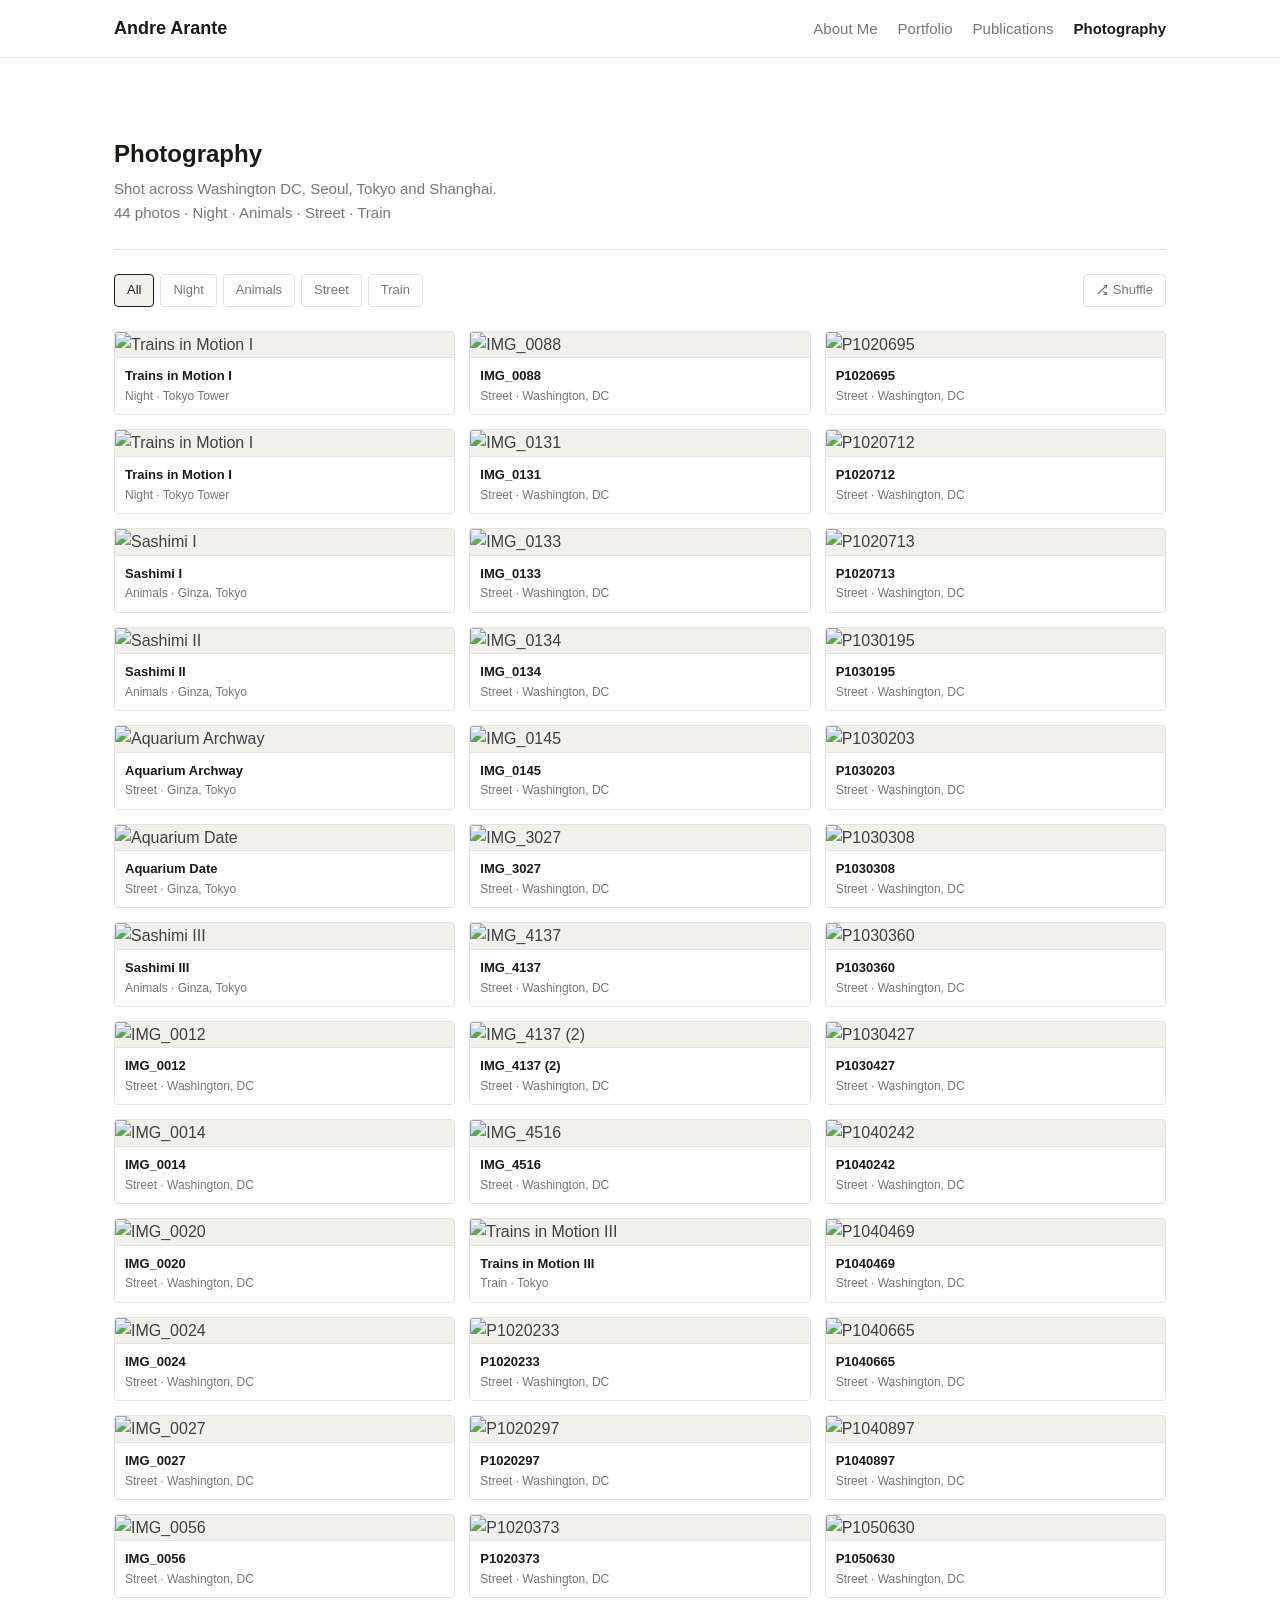
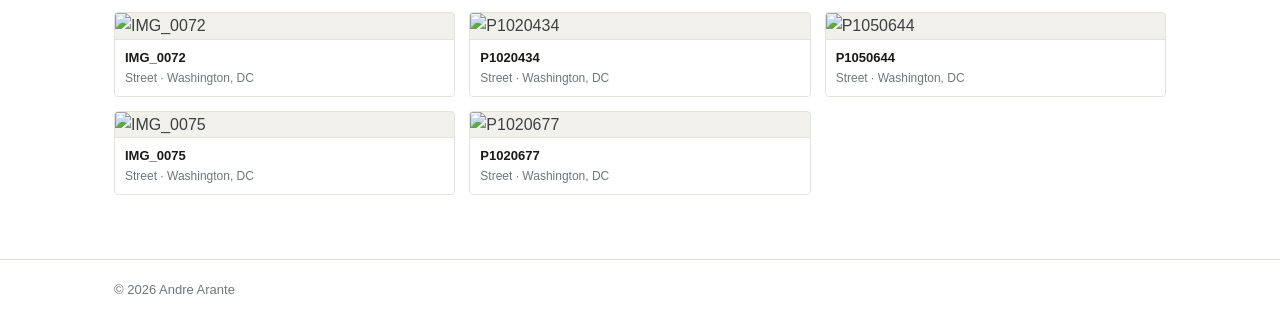
==== commit ee8a2a47: "Number publications, drop abstracts and YOLO-World link; rename CV tab to About Me Co-Authored-By: C" ====
--- a/photography.html
+++ b/photography.html
@@ -14,7 +14,7 @@
   <div class="nav-inner">
     <a class="nav-name" href="./">Andre Arante</a>
     <ul class="nav-links">
-      <li><a href="./">CV</a></li>
+      <li><a href="./">About Me</a></li>
       <li><a href="portfolio.html">Portfolio</a></li>
       <li><a href="publications.html">Publications</a></li>
       <li><a href="photography.html" aria-current="page">Photography</a></li>
--- a/assets/site.css
+++ b/assets/site.css
@@ -93,9 +93,12 @@
   }
   .about p { margin: 0 0 14px; }
 
-  .pub-title { font-size: 18px; font-weight: 600; margin: 0 0 4px; }
-  .pub-meta { font-size: 14px; color: var(--muted); margin: 0 0 8px; }
-  .pub-desc { font-size: 15px; margin: 0; }
+  .pub-list { list-style: none; margin: 0; padding: 0; counter-reset: pub; }
+  .pub-list li { counter-increment: pub; display: grid; grid-template-columns: 2.4em 1fr; margin: 0 0 22px; }
+  .pub-list li:last-child { margin-bottom: 0; }
+  .pub-list li::before { content: "[" counter(pub) "]"; grid-row: 1 / span 2; font-size: 18px; font-weight: 600; color: var(--muted); line-height: 1.4; }
+  .pub-title { font-size: 18px; font-weight: 600; line-height: 1.4; margin: 0 0 4px; }
+  .pub-meta { font-size: 14px; color: var(--muted); margin: 0; }
 
   .item { padding: 22px 0; border-bottom: 1px solid var(--border); }
   .item:first-of-type { padding-top: 0; }
